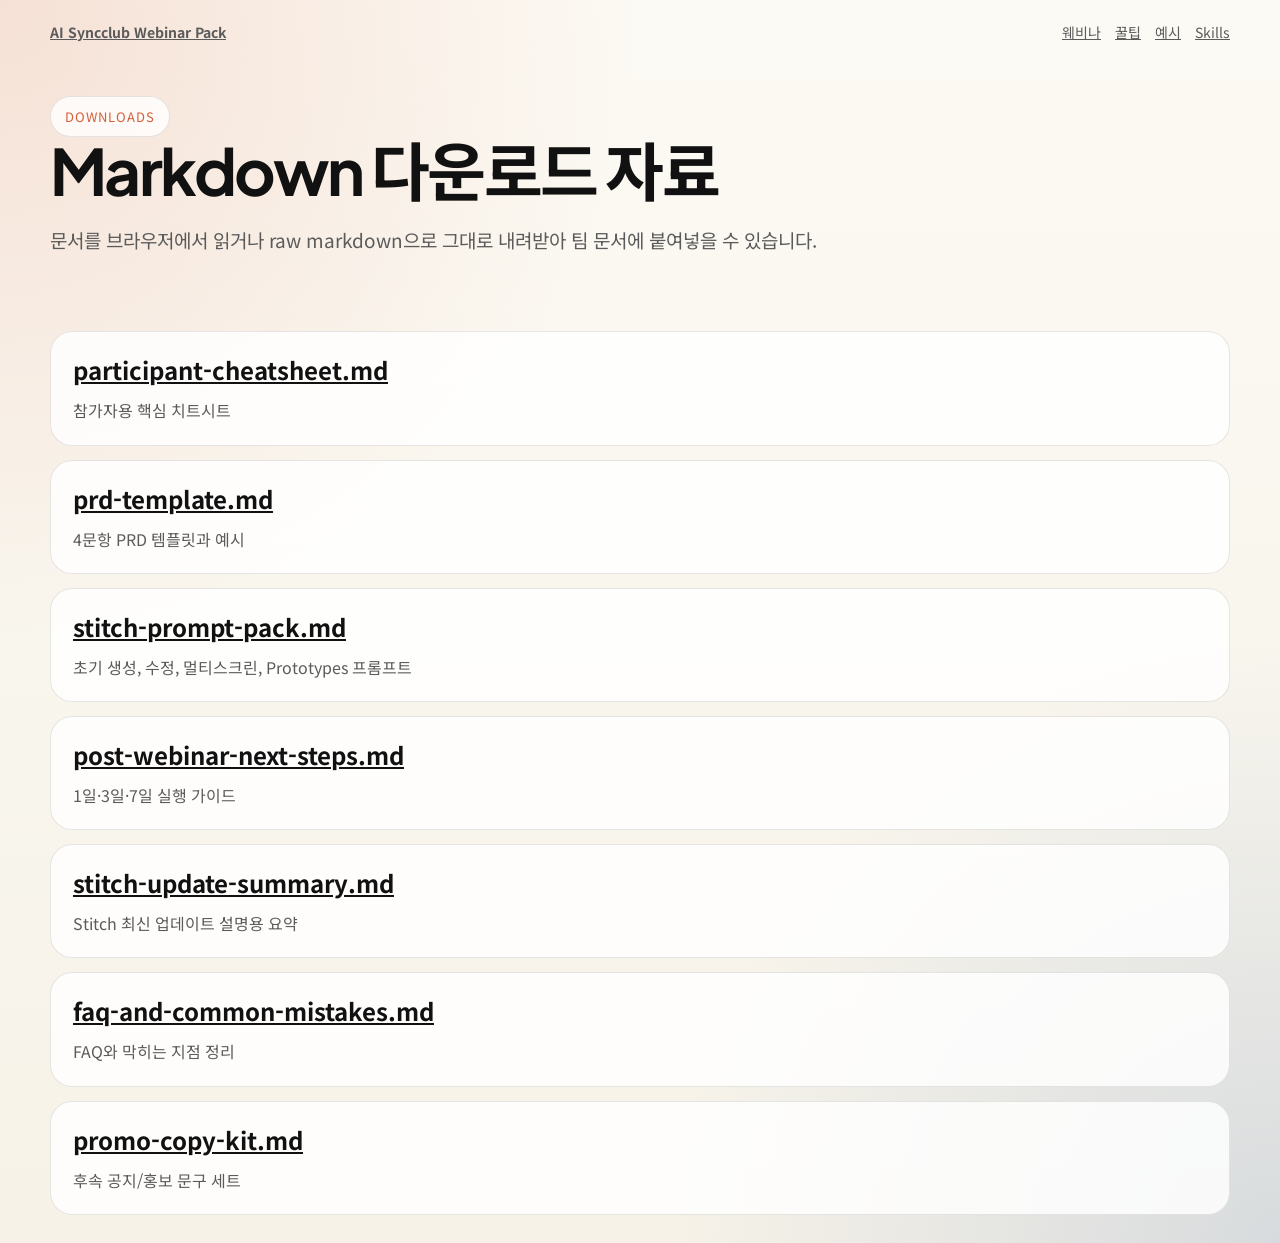
==== downloads/index.html @ 1dcf996e "📝 참가자용 꿀팁과 다운로드 문서 패키지 추가" ====
<!doctype html>
<html lang="ko">
  <head>
    <meta charset="UTF-8" />
    <meta name="viewport" content="width=device-width, initial-scale=1.0" />
    <title>다운로드 자료</title>
    <link rel="preconnect" href="https://fonts.googleapis.com" />
    <link rel="preconnect" href="https://fonts.gstatic.com" crossorigin />
    <link
      href="https://fonts.googleapis.com/css2?family=Noto+Sans+KR:wght@400;500;700;900&family=Plus+Jakarta+Sans:wght@500;700;800&display=swap"
      rel="stylesheet"
    />
    <link rel="stylesheet" href="../styles/site.css" />
  </head>
  <body>
    <div class="page-shell">
      <header class="topbar">
        <strong><a href="../">AI Syncclub Webinar Pack</a></strong>
        <nav>
          <a href="../webinar/">웨비나</a>
          <a href="../tips/">꿀팁</a>
          <a href="../examples/">예시</a>
          <a href="../skills/index.html">Skills</a>
        </nav>
      </header>
      <section class="page-header">
        <span class="eyebrow">Downloads</span>
        <h1 class="section-title">Markdown 다운로드 자료</h1>
        <p>문서를 브라우저에서 읽거나 raw markdown으로 그대로 내려받아 팀 문서에 붙여넣을 수 있습니다.</p>
      </section>
      <section class="section">
        <div class="download-list">
          <article class="download-item"><h3><a href="./participant-cheatsheet.md">participant-cheatsheet.md</a></h3><p>참가자용 핵심 치트시트</p></article>
          <article class="download-item"><h3><a href="./prd-template.md">prd-template.md</a></h3><p>4문항 PRD 템플릿과 예시</p></article>
          <article class="download-item"><h3><a href="./stitch-prompt-pack.md">stitch-prompt-pack.md</a></h3><p>초기 생성, 수정, 멀티스크린, Prototypes 프롬프트</p></article>
          <article class="download-item"><h3><a href="./post-webinar-next-steps.md">post-webinar-next-steps.md</a></h3><p>1일·3일·7일 실행 가이드</p></article>
          <article class="download-item"><h3><a href="./stitch-update-summary.md">stitch-update-summary.md</a></h3><p>Stitch 최신 업데이트 설명용 요약</p></article>
          <article class="download-item"><h3><a href="./faq-and-common-mistakes.md">faq-and-common-mistakes.md</a></h3><p>FAQ와 막히는 지점 정리</p></article>
          <article class="download-item"><h3><a href="./promo-copy-kit.md">promo-copy-kit.md</a></h3><p>후속 공지/홍보 문구 세트</p></article>
        </div>
      </section>
    </div>
  </body>
</html>
---- styles/site.css ----
:root {
  --bg: #f6f2e8;
  --ink: #111111;
  --muted: #5b5b5b;
  --panel: rgba(255, 255, 255, 0.72);
  --line: rgba(17, 17, 17, 0.1);
  --accent: #d65f38;
  --accent-2: #1f4f9b;
  --accent-3: #1f7a57;
  --shadow: 0 20px 50px rgba(0, 0, 0, 0.08);
}

* {
  box-sizing: border-box;
}

html {
  scroll-behavior: smooth;
}

body {
  margin: 0;
  color: var(--ink);
  background:
    radial-gradient(circle at top left, rgba(214, 95, 56, 0.16), transparent 36%),
    radial-gradient(circle at bottom right, rgba(31, 79, 155, 0.14), transparent 34%),
    linear-gradient(180deg, #fcfaf4 0%, var(--bg) 100%);
  font-family: "Noto Sans KR", "Apple SD Gothic Neo", sans-serif;
}

a {
  color: inherit;
}

.page-shell {
  width: min(1180px, calc(100% - 40px));
  margin: 0 auto;
}

.topbar {
  display: flex;
  justify-content: space-between;
  align-items: center;
  gap: 16px;
  padding: 22px 0;
  font-size: 14px;
  color: var(--muted);
}

.topbar nav {
  display: flex;
  flex-wrap: wrap;
  gap: 14px;
}

.hero {
  padding: 52px 0 48px;
}

.eyebrow {
  display: inline-flex;
  align-items: center;
  gap: 8px;
  padding: 10px 14px;
  border-radius: 999px;
  background: rgba(255, 255, 255, 0.8);
  border: 1px solid var(--line);
  font-size: 13px;
  letter-spacing: 0.08em;
  text-transform: uppercase;
  color: var(--accent);
}

.hero-grid {
  display: grid;
  grid-template-columns: 1.25fr 0.9fr;
  gap: 28px;
  margin-top: 18px;
}

.hero-copy h1,
.section-title {
  margin: 0;
  font-family: "Plus Jakarta Sans", "Noto Sans KR", sans-serif;
  font-size: clamp(40px, 5vw, 72px);
  line-height: 1.05;
  letter-spacing: -0.04em;
}

.hero-copy p {
  margin: 20px 0 0;
  font-size: clamp(18px, 2.4vw, 26px);
  line-height: 1.65;
  color: var(--muted);
}

.hero-actions {
  display: flex;
  flex-wrap: wrap;
  gap: 14px;
  margin-top: 28px;
}

.btn,
.chip-link {
  display: inline-flex;
  align-items: center;
  justify-content: center;
  gap: 8px;
  min-height: 52px;
  padding: 0 22px;
  border-radius: 16px;
  border: 1px solid var(--line);
  text-decoration: none;
  font-weight: 700;
}

.btn-primary {
  color: white;
  background: linear-gradient(135deg, var(--accent) 0%, #bc4127 100%);
  box-shadow: var(--shadow);
}

.btn-secondary {
  background: rgba(255, 255, 255, 0.86);
}

.hero-card,
.panel,
.card {
  background: var(--panel);
  backdrop-filter: blur(18px);
  border: 1px solid rgba(255, 255, 255, 0.68);
  box-shadow: var(--shadow);
  border-radius: 28px;
}

.hero-card {
  padding: 24px;
}

.hero-card img {
  width: 100%;
  border-radius: 20px;
  display: block;
}

.meta-list {
  display: grid;
  grid-template-columns: repeat(2, minmax(0, 1fr));
  gap: 14px;
  margin-top: 18px;
}

.meta-item {
  padding: 16px;
  border-radius: 18px;
  background: rgba(255, 255, 255, 0.75);
  border: 1px solid var(--line);
}

.meta-item strong {
  display: block;
  margin-bottom: 8px;
  font-size: 14px;
}

.section {
  padding: 36px 0 28px;
}

.section-head {
  display: flex;
  justify-content: space-between;
  align-items: flex-end;
  gap: 20px;
  margin-bottom: 20px;
}

.section-head p {
  max-width: 700px;
  margin: 0;
  color: var(--muted);
  font-size: 18px;
  line-height: 1.7;
}

.card-grid {
  display: grid;
  grid-template-columns: repeat(3, minmax(0, 1fr));
  gap: 18px;
}

.card {
  padding: 22px;
}

.card h3 {
  margin: 0 0 10px;
  font-size: 24px;
  line-height: 1.25;
}

.card p {
  margin: 0;
  color: var(--muted);
  line-height: 1.7;
}

.tag-row {
  display: flex;
  flex-wrap: wrap;
  gap: 10px;
  margin-top: 18px;
}

.tag {
  padding: 8px 12px;
  border-radius: 999px;
  font-size: 13px;
  background: rgba(17, 17, 17, 0.06);
}

.list-panel {
  padding: 24px;
}

.list-panel ul {
  margin: 0;
  padding-left: 20px;
  display: grid;
  gap: 10px;
  line-height: 1.7;
}

.split-grid {
  display: grid;
  grid-template-columns: 1fr 1fr;
  gap: 18px;
}

.footer {
  padding: 48px 0 80px;
  color: var(--muted);
  font-size: 14px;
}

.mini-nav {
  display: flex;
  flex-wrap: wrap;
  gap: 8px;
}

.mini-nav a {
  text-decoration: none;
  padding: 10px 12px;
  border-radius: 999px;
  background: rgba(255, 255, 255, 0.75);
  border: 1px solid var(--line);
}

.page-header {
  padding: 32px 0 20px;
}

.page-header p {
  max-width: 820px;
  color: var(--muted);
  font-size: 19px;
  line-height: 1.75;
}

.download-list,
.skill-list {
  display: grid;
  gap: 14px;
}

.download-item,
.skill-item,
.example-item {
  display: grid;
  gap: 10px;
  padding: 20px 22px;
  border-radius: 22px;
  background: rgba(255, 255, 255, 0.82);
  border: 1px solid var(--line);
}

.download-item h3,
.skill-item h3,
.example-item h3 {
  margin: 0;
  font-size: 24px;
}

.download-item p,
.skill-item p,
.example-item p {
  margin: 0;
  color: var(--muted);
  line-height: 1.7;
}

.example-grid {
  display: grid;
  grid-template-columns: repeat(2, minmax(0, 1fr));
  gap: 16px;
}

.example-meta {
  display: grid;
  gap: 8px;
  padding-top: 8px;
  border-top: 1px dashed rgba(17, 17, 17, 0.12);
  font-size: 15px;
}

code {
  font-family: "SFMono-Regular", "Consolas", monospace;
  font-size: 0.92em;
}

@media (max-width: 980px) {
  .hero-grid,
  .split-grid,
  .card-grid,
  .example-grid {
    grid-template-columns: 1fr;
  }

  .meta-list {
    grid-template-columns: 1fr;
  }
}
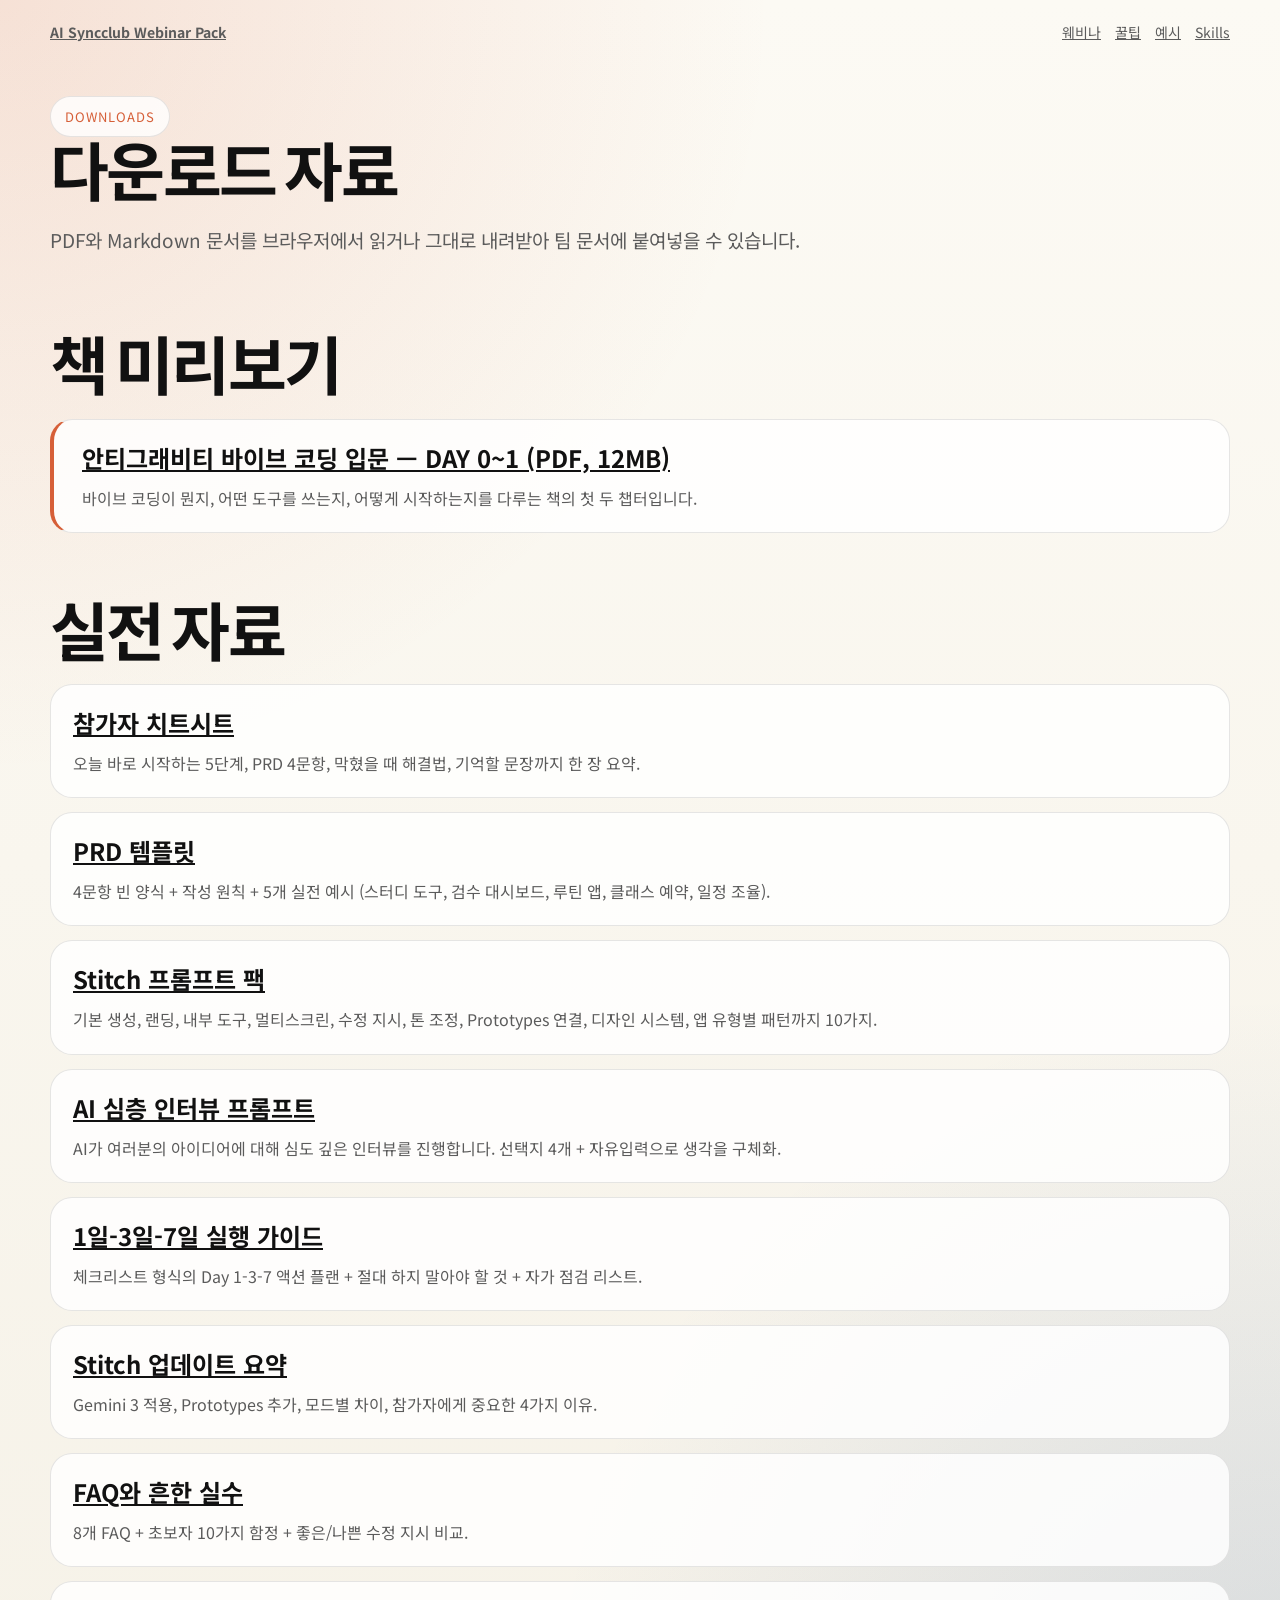
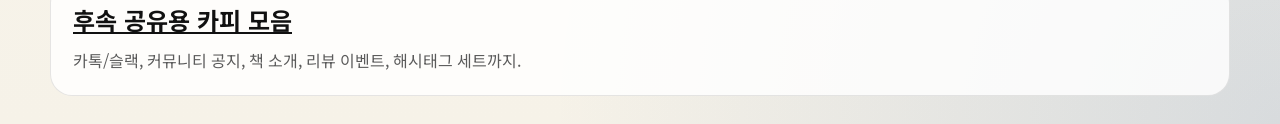
==== commit 4ef39c6a: "📚 다운로드 자료 전면 리라이트 + AI 인터뷰 프롬프트 추가 - participant-cheatsheet: 5단계 실행표, 막힘 해결 테이블, 다음 자료 링크 - prd-temp" ====
--- a/downloads/index.html
+++ b/downloads/index.html
@@ -3,13 +3,10 @@
   <head>
     <meta charset="UTF-8" />
     <meta name="viewport" content="width=device-width, initial-scale=1.0" />
-    <title>다운로드 자료</title>
+    <title>다운로드 자료 — AI 싱크클럽 웨비나</title>
     <link rel="preconnect" href="https://fonts.googleapis.com" />
     <link rel="preconnect" href="https://fonts.gstatic.com" crossorigin />
-    <link
-      href="https://fonts.googleapis.com/css2?family=Noto+Sans+KR:wght@400;500;700;900&family=Plus+Jakarta+Sans:wght@500;700;800&display=swap"
-      rel="stylesheet"
-    />
+    <link href="https://fonts.googleapis.com/css2?family=Noto+Sans+KR:wght@400;500;700;900&family=Plus+Jakarta+Sans:wght@500;700;800&display=swap" rel="stylesheet" />
     <link rel="stylesheet" href="../styles/site.css" />
   </head>
   <body>
@@ -25,18 +22,57 @@
       </header>
       <section class="page-header">
         <span class="eyebrow">Downloads</span>
-        <h1 class="section-title">Markdown 다운로드 자료</h1>
-        <p>문서를 브라우저에서 읽거나 raw markdown으로 그대로 내려받아 팀 문서에 붙여넣을 수 있습니다.</p>
+        <h1 class="section-title">다운로드 자료</h1>
+        <p>PDF와 Markdown 문서를 브라우저에서 읽거나 그대로 내려받아 팀 문서에 붙여넣을 수 있습니다.</p>
       </section>
       <section class="section">
+        <div class="section-head">
+          <h2 class="section-title">책 미리보기</h2>
+        </div>
         <div class="download-list">
-          <article class="download-item"><h3><a href="./participant-cheatsheet.md">participant-cheatsheet.md</a></h3><p>참가자용 핵심 치트시트</p></article>
-          <article class="download-item"><h3><a href="./prd-template.md">prd-template.md</a></h3><p>4문항 PRD 템플릿과 예시</p></article>
-          <article class="download-item"><h3><a href="./stitch-prompt-pack.md">stitch-prompt-pack.md</a></h3><p>초기 생성, 수정, 멀티스크린, Prototypes 프롬프트</p></article>
-          <article class="download-item"><h3><a href="./post-webinar-next-steps.md">post-webinar-next-steps.md</a></h3><p>1일·3일·7일 실행 가이드</p></article>
-          <article class="download-item"><h3><a href="./stitch-update-summary.md">stitch-update-summary.md</a></h3><p>Stitch 최신 업데이트 설명용 요약</p></article>
-          <article class="download-item"><h3><a href="./faq-and-common-mistakes.md">faq-and-common-mistakes.md</a></h3><p>FAQ와 막히는 지점 정리</p></article>
-          <article class="download-item"><h3><a href="./promo-copy-kit.md">promo-copy-kit.md</a></h3><p>후속 공지/홍보 문구 세트</p></article>
+          <article class="download-item" style="border-left: 4px solid var(--accent); padding-left: 28px;">
+            <h3><a href="./안티그래비티_DAY0-1.pdf" download>안티그래비티 바이브 코딩 입문 — DAY 0~1 (PDF, 12MB)</a></h3>
+            <p>바이브 코딩이 뭔지, 어떤 도구를 쓰는지, 어떻게 시작하는지를 다루는 책의 첫 두 챕터입니다.</p>
+          </article>
+        </div>
+      </section>
+      <section class="section">
+        <div class="section-head">
+          <h2 class="section-title">실전 자료</h2>
+        </div>
+        <div class="download-list">
+          <article class="download-item">
+            <h3><a href="./participant-cheatsheet.md">참가자 치트시트</a></h3>
+            <p>오늘 바로 시작하는 5단계, PRD 4문항, 막혔을 때 해결법, 기억할 문장까지 한 장 요약.</p>
+          </article>
+          <article class="download-item">
+            <h3><a href="./prd-template.md">PRD 템플릿</a></h3>
+            <p>4문항 빈 양식 + 작성 원칙 + 5개 실전 예시 (스터디 도구, 검수 대시보드, 루틴 앱, 클래스 예약, 일정 조율).</p>
+          </article>
+          <article class="download-item">
+            <h3><a href="./stitch-prompt-pack.md">Stitch 프롬프트 팩</a></h3>
+            <p>기본 생성, 랜딩, 내부 도구, 멀티스크린, 수정 지시, 톤 조정, Prototypes 연결, 디자인 시스템, 앱 유형별 패턴까지 10가지.</p>
+          </article>
+          <article class="download-item">
+            <h3><a href="./interview-prompt.md">AI 심층 인터뷰 프롬프트</a></h3>
+            <p>AI가 여러분의 아이디어에 대해 심도 깊은 인터뷰를 진행합니다. 선택지 4개 + 자유입력으로 생각을 구체화.</p>
+          </article>
+          <article class="download-item">
+            <h3><a href="./post-webinar-next-steps.md">1일-3일-7일 실행 가이드</a></h3>
+            <p>체크리스트 형식의 Day 1-3-7 액션 플랜 + 절대 하지 말아야 할 것 + 자가 점검 리스트.</p>
+          </article>
+          <article class="download-item">
+            <h3><a href="./stitch-update-summary.md">Stitch 업데이트 요약</a></h3>
+            <p>Gemini 3 적용, Prototypes 추가, 모드별 차이, 참가자에게 중요한 4가지 이유.</p>
+          </article>
+          <article class="download-item">
+            <h3><a href="./faq-and-common-mistakes.md">FAQ와 흔한 실수</a></h3>
+            <p>8개 FAQ + 초보자 10가지 함정 + 좋은/나쁜 수정 지시 비교.</p>
+          </article>
+          <article class="download-item">
+            <h3><a href="./promo-copy-kit.md">후속 공유용 카피 모음</a></h3>
+            <p>카톡/슬랙, 커뮤니티 공지, 책 소개, 리뷰 이벤트, 해시태그 세트까지.</p>
+          </article>
         </div>
       </section>
     </div>
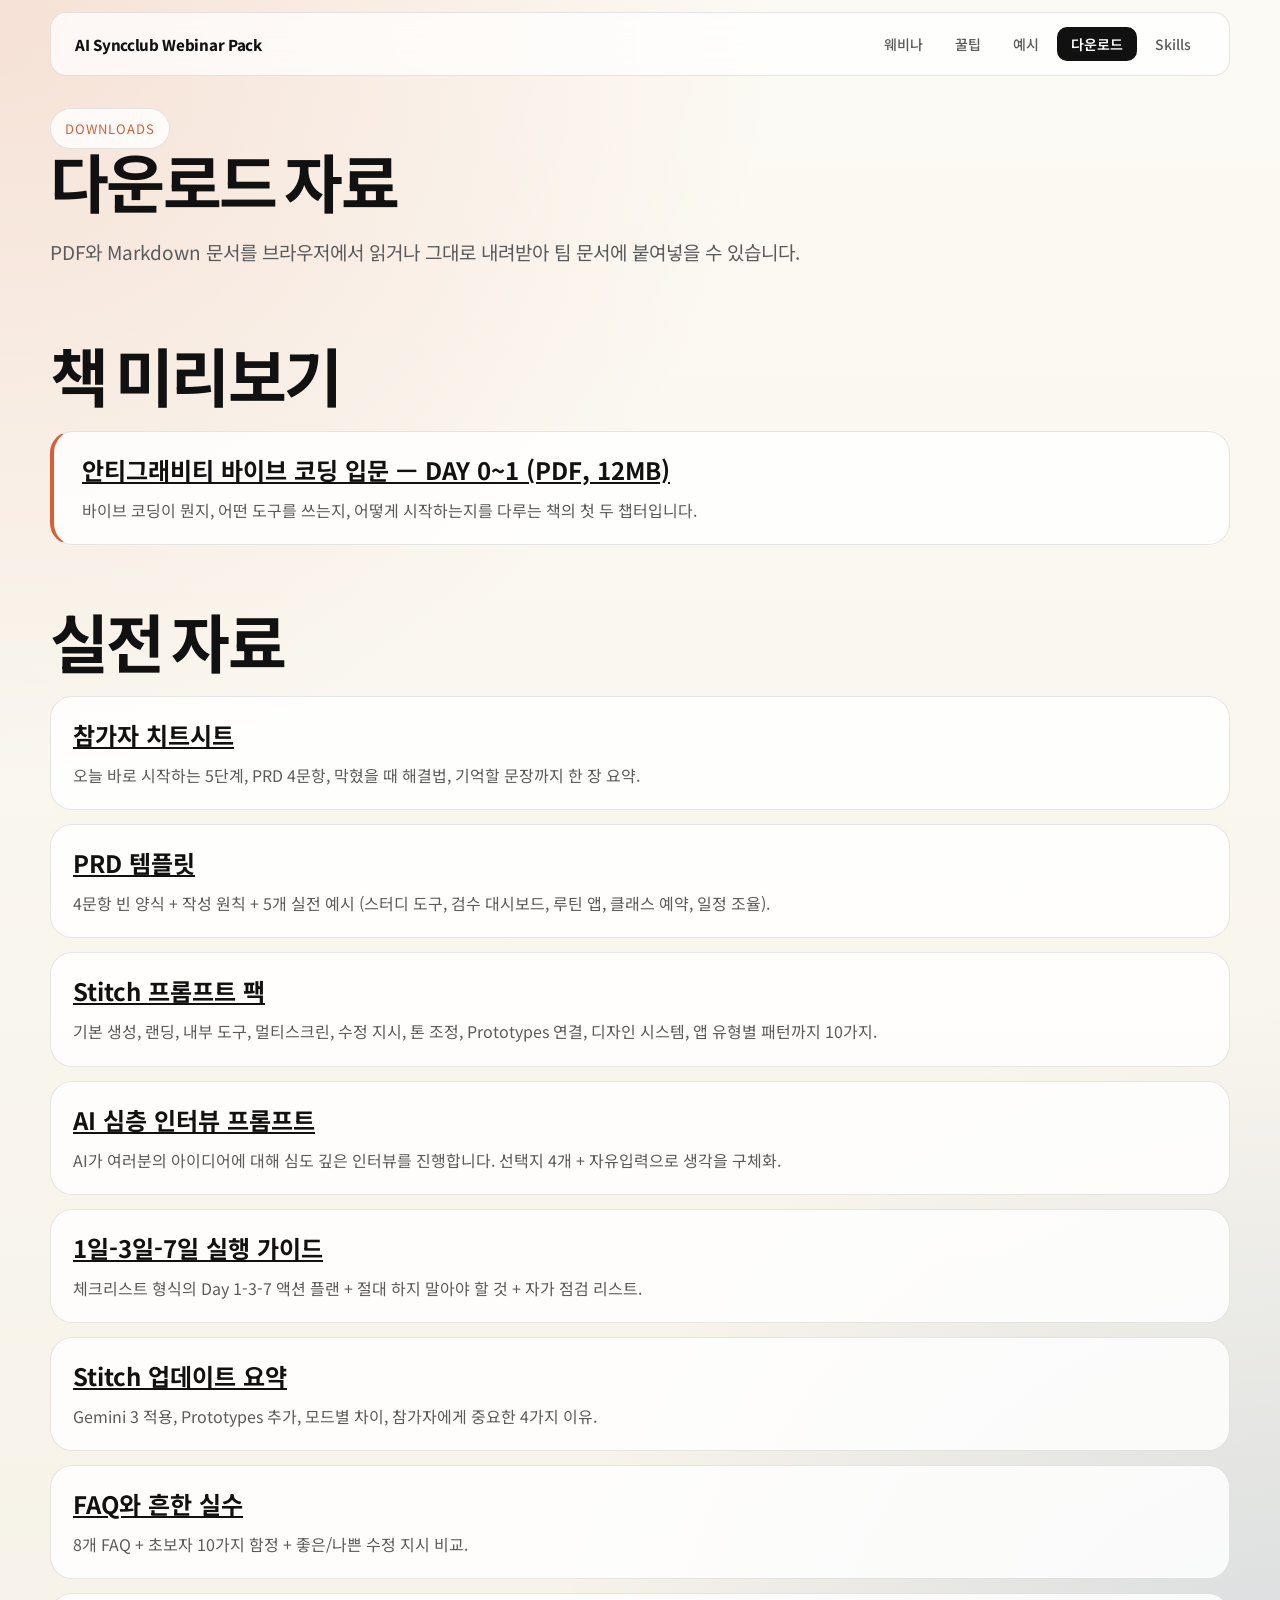
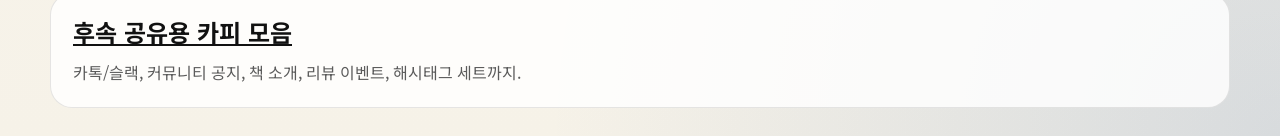
==== commit f6e811ec: "🎨 네비바 통일 + 디자인 개선 - 5개 페이지 nav 항목을 동일하게 통일: 웨비나 | 꿀팁 | 예시 | 다운로드 | Skills - 현재 페이지에 aria-current="pa" ====
--- a/downloads/index.html
+++ b/downloads/index.html
@@ -17,6 +17,7 @@
           <a href="../webinar/">웨비나</a>
           <a href="../tips/">꿀팁</a>
           <a href="../examples/">예시</a>
+          <a href="./" aria-current="page">다운로드</a>
           <a href="../skills/index.html">Skills</a>
         </nav>
       </header>
--- a/styles/site.css
+++ b/styles/site.css
@@ -38,19 +38,71 @@
 }
 
 .topbar {
+  position: sticky;
+  top: 0;
+  z-index: 90;
   display: flex;
   justify-content: space-between;
   align-items: center;
   gap: 16px;
-  padding: 22px 0;
+  padding: 14px 24px;
+  margin: 12px 0 0;
   font-size: 14px;
   color: var(--muted);
+  background: rgba(255, 255, 255, 0.72);
+  backdrop-filter: blur(16px);
+  -webkit-backdrop-filter: blur(16px);
+  border: 1px solid var(--line);
+  border-radius: 16px;
+}
+
+.topbar strong a {
+  text-decoration: none;
+  font-weight: 800;
+  font-size: 15px;
+  color: var(--ink);
+  letter-spacing: -0.02em;
 }
 
 .topbar nav {
   display: flex;
   flex-wrap: wrap;
-  gap: 14px;
+  align-items: center;
+  gap: 4px;
+}
+
+.topbar nav a {
+  text-decoration: none;
+  padding: 7px 14px;
+  border-radius: 10px;
+  font-weight: 500;
+  font-size: 14px;
+  color: var(--muted);
+  transition: background 0.2s, color 0.2s;
+}
+
+.topbar nav a:hover {
+  background: rgba(17, 17, 17, 0.06);
+  color: var(--ink);
+}
+
+.topbar nav a[aria-current="page"] {
+  background: var(--ink);
+  color: #fff;
+  font-weight: 600;
+}
+
+@media (max-width: 700px) {
+  .topbar {
+    flex-direction: column;
+    gap: 10px;
+    padding: 12px 16px;
+    border-radius: 14px;
+  }
+  .topbar nav {
+    width: 100%;
+    justify-content: center;
+  }
 }
 
 .hero {
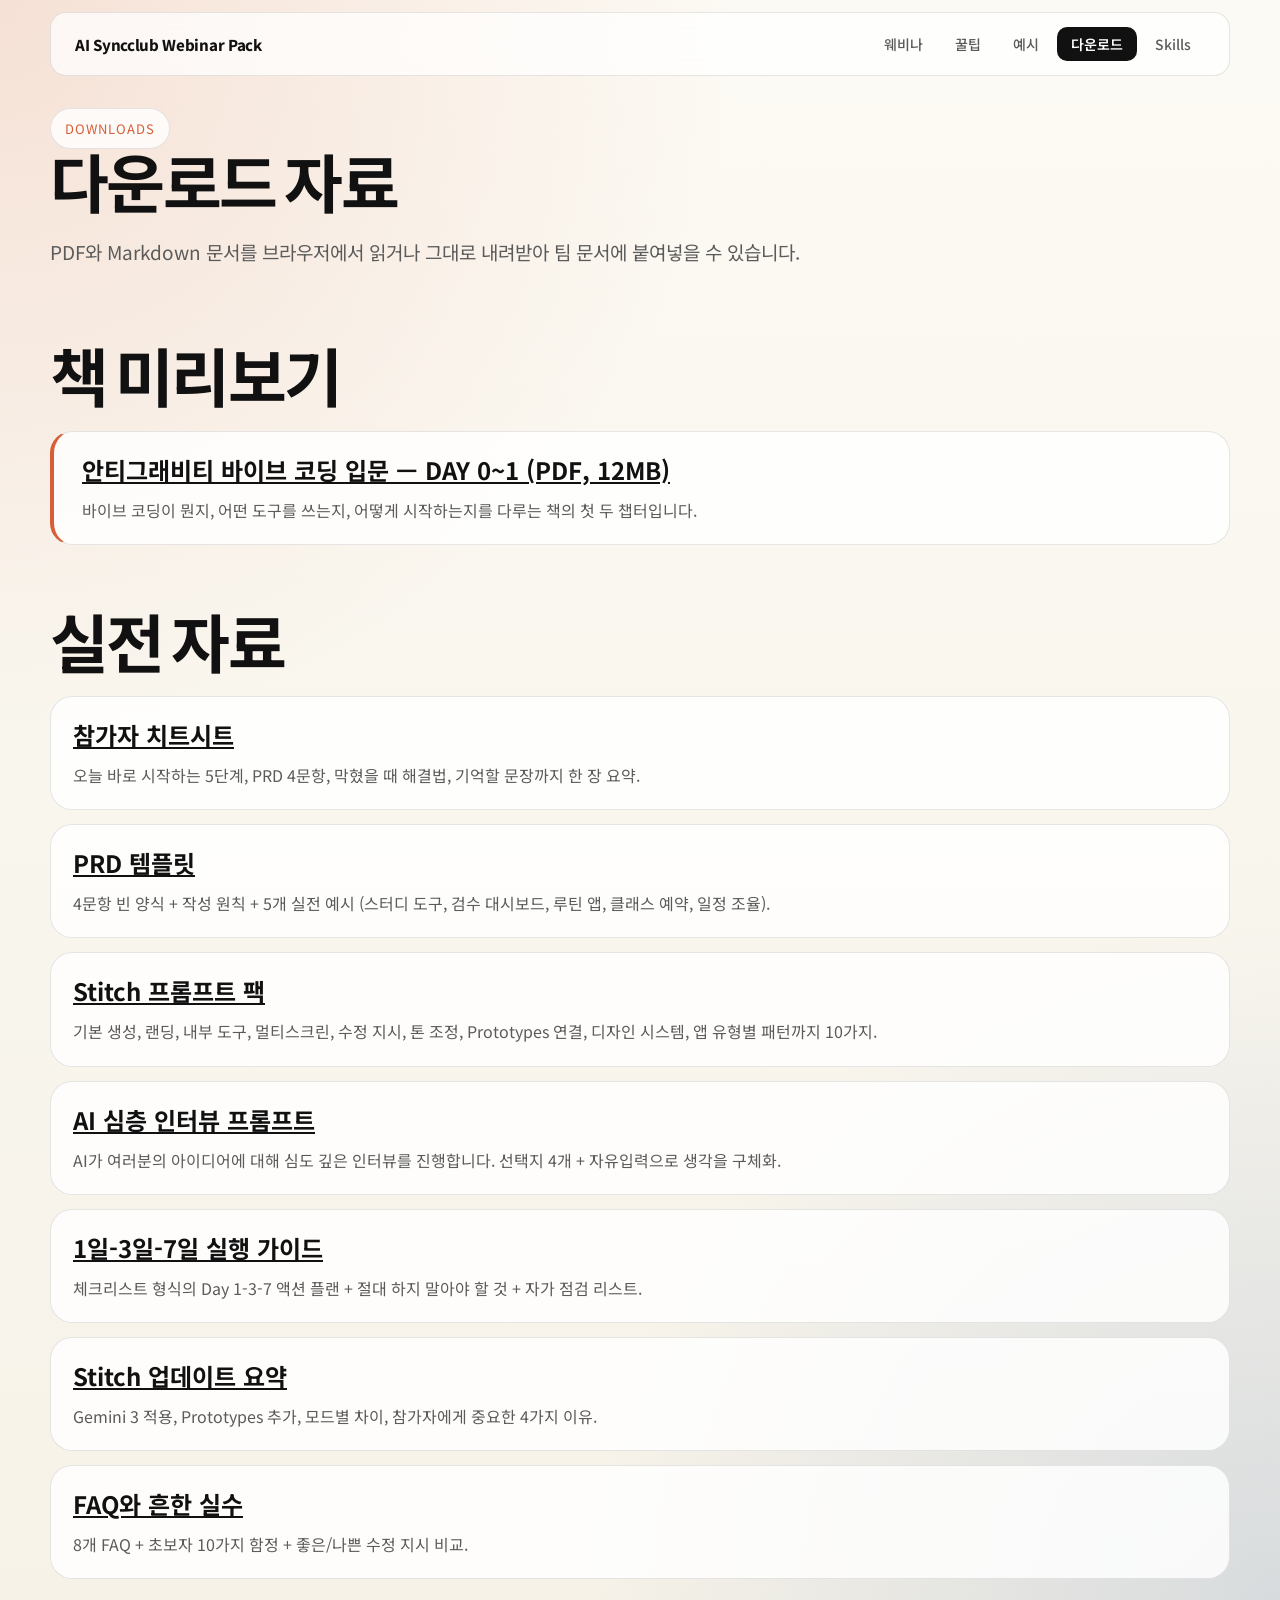
==== commit 3b930337: "🗑️ promo-copy-kit.md 제거 및 관련 링크 정리 Co-Authored-By: Claude Opus 4.6 (1M context) <noreply@anthropic.c" ====
--- a/downloads/index.html
+++ b/downloads/index.html
@@ -70,10 +70,6 @@
             <h3><a href="./faq-and-common-mistakes.md">FAQ와 흔한 실수</a></h3>
             <p>8개 FAQ + 초보자 10가지 함정 + 좋은/나쁜 수정 지시 비교.</p>
           </article>
-          <article class="download-item">
-            <h3><a href="./promo-copy-kit.md">후속 공유용 카피 모음</a></h3>
-            <p>카톡/슬랙, 커뮤니티 공지, 책 소개, 리뷰 이벤트, 해시태그 세트까지.</p>
-          </article>
         </div>
       </section>
     </div>
